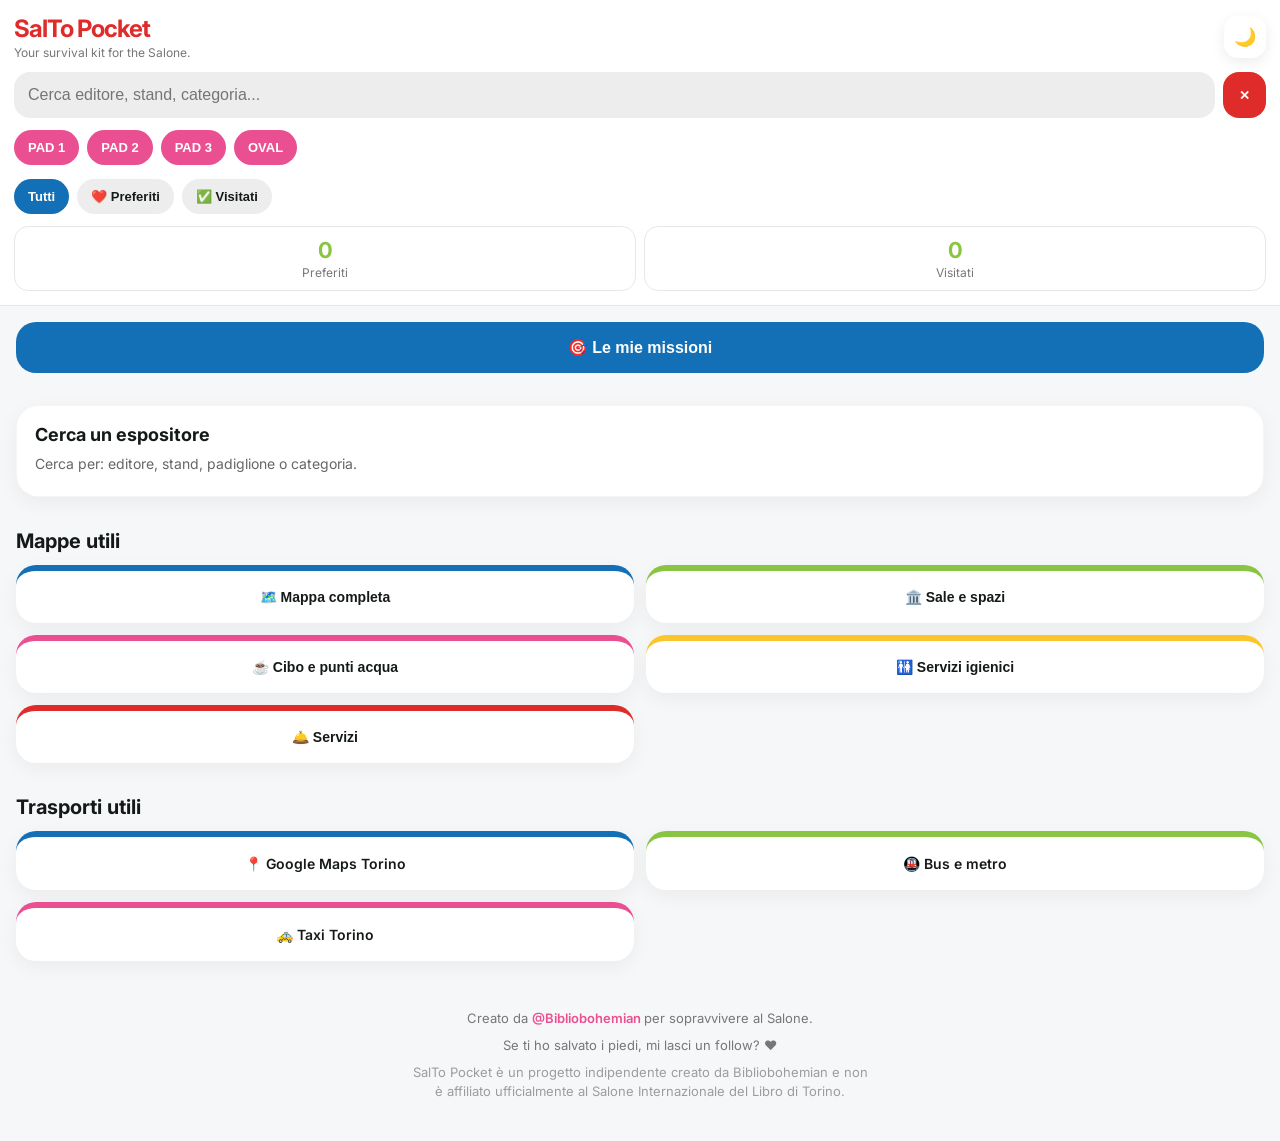
==== index.html @ defabad3 "Update index.html" ====
<!DOCTYPE html>
<html lang="it">

<head>

  <meta charset="UTF-8" />

  <meta
    name="viewport"
    content="width=device-width, initial-scale=1.0"
  />

  <title>SalTo Pocket</title>

  <!-- PWA -->

  <link
    rel="manifest"
    href="manifest.json"
  />

  <meta
    name="theme-color"
    content="#df2b29"
  />

  <link
    rel="apple-touch-icon"
    href="images/icon-192.png"
  />

  <meta
    name="apple-mobile-web-app-capable"
    content="yes"
  />

  <meta
    name="apple-mobile-web-app-status-bar-style"
    content="default"
  />

  <meta
    name="apple-mobile-web-app-title"
    content="SalTo Pocket"
  />

  <!-- STYLE -->

  <link rel="stylesheet" href="style.css" />

</head>

<body>

  <!-- =========================
       TOPBAR
  ========================== -->

  <header class="topbar">

    <div class="top-title">

      <div>

        <h1>SalTo Pocket</h1>

        <p>
          Your survival kit for the Salone.
        </p>

      </div>

      <!-- DARK MODE -->

      <button
        id="themeToggle"
        class="theme-toggle"
      >
        🌙
      </button>

    </div>

    <!-- SEARCH -->

    <div class="search-wrapper">

      <input
        type="text"
        id="searchInput"
        placeholder="Cerca editore, stand, categoria..."
      />

      <button
        id="clearSearchBtn"
      >
        ✕
      </button>

    </div>

    <!-- QUICK PADS -->

    <div class="quick-pads">

      <button
        class="quick-btn"
        data-pad="PAD 1"
        onclick="quickSearch('PAD 1', this)"
      >
        PAD 1
      </button>

      <button
        class="quick-btn"
        data-pad="PAD 2"
        onclick="quickSearch('PAD 2', this)"
      >
        PAD 2
      </button>

      <button
        class="quick-btn"
        data-pad="PAD 3"
        onclick="quickSearch('PAD 3', this)"
      >
        PAD 3
      </button>

      <button
  class="quick-btn"
  data-pad="OVAL"
  onclick="quickSearch('OVAL', this)"
>
  OVAL
</button>

    </div>

    <!-- FILTERS -->

    <div class="filters">

      <button
        id="allBtn"
        class="filter-btn active"
      >
        Tutti
      </button>

      <button
        id="favoritesBtn"
        class="filter-btn"
      >
        ❤️ Preferiti
      </button>

      <button
        id="visitedBtn"
        class="filter-btn"
      >
        ✅ Visitati
      </button>

    </div>

    <!-- COUNTERS -->

    <div class="counters">

      <div class="counter-card">

        <span id="favoritesCount">
          0
        </span>

        <p>Preferiti</p>

      </div>

      <div class="counter-card">

        <span id="visitedCount">
          0
        </span>

        <p>Visitati</p>

      </div>

    </div>

    <!-- SORT -->

    <div id="sortWrapper">

      <select id="sortSelect">

        <option value="name">
          Ordina: Nome
        </option>

        <option value="stand">
          Ordina: Stand
        </option>

      </select>

    </div>

  </header>

  <!-- =========================
       MAIN
  ========================== -->

  <main>

<!-- =========================
     MISSIONI
========================= -->

<section class="missions-wrapper">

  <button
    id="toggleMissionsBtn"
    class="toggle-missions-btn"
  >
    🎯 Le mie missioni
  </button>

  <section
    id="missionsSection"
    class="missions-section hidden"
  >

    <div class="missions-header">

      <h2>
        Missioni Salone
      </h2>

      <button
        id="toggleMissionForm"
        class="add-mission-btn"
      >
        + Aggiungi
      </button>

    </div>

    <div
      id="missionForm"
      class="mission-form hidden"
    >

      <input
        type="text"
        id="missionBook"
        placeholder="Libro da cercare"
      />

      <input
        list="publisherList"
        id="missionPublisher"
        placeholder="Editore"
      />

      <datalist id="publisherList"></datalist>

      <select id="missionPriority">

  <option value="high">
    🔴 Alta priorità
  </option>

  <option
    value="medium"
    selected
  >
    🟡 Priorità media
  </option>

  <option value="low">
    🟢 Bassa priorità
  </option>

</select>
      
      <button
        id="saveMissionBtn"
      >
        Salva missione
      </button>

    </div>

    <div
      id="missionsList"
      class="missions-list"
    ></div>

  </section>

</section>

    <!-- RESULTS -->

    <div
      id="results"
      class="results"
    ></div>

    <!-- MAPPE -->

    <section class="maps-section">

      <h2>
        Mappe utili
      </h2>

      <div class="utility-grid">

        <button
          class="utility-btn"
          onclick="openMap(
            'images/SDL26_mappa_V_1.png'
          )"
        >
          🗺️ Mappa completa
        </button>

        <button
          class="utility-btn"
          onclick="openMap(
            'images/SDL26_mappa_V_2.png'
          )"
        >
          🏛️ Sale e spazi
        </button>

        <button
          class="utility-btn"
          onclick="openMap(
            'images/SDL26_mappa_V_3.png'
          )"
        >
          ☕ Cibo e punti acqua
        </button>

        <button
          class="utility-btn"
          onclick="openMap(
            'images/SDL26_mappa_V_4.png'
          )"
        >
          🚻 Servizi igienici
        </button>

        <button
          class="utility-btn"
          onclick="openMap(
            'images/SDL26_mappa_V_5.png'
          )"
        >
          🛎️ Servizi
        </button>

      </div>

    </section>

    <!-- =========================
         TRASPORTI
    ========================== -->

    <section class="maps-section">

      <h2>
        Trasporti utili
      </h2>

      <div class="utility-grid">

        <a
          class="utility-btn"
          href="https://maps.google.com/?q=Lingotto+Fiere+Torino"
          target="_blank"
        >
          📍 Google Maps Torino
        </a>

        <a
          class="utility-btn"
          href="https://www.gtt.to.it/cms/ricerca-percorsi"
          target="_blank"
        >
          🚇 Bus e metro
        </a>

        <a
          class="utility-btn"
          href="https://wetaxi.it/taxitorino/it/"
          target="_blank"
        >
          🚕 Taxi Torino
        </a>

      </div>

    </section>

  </main>

  <!-- =========================
       MAP MODAL
  ========================== -->

  <div
    id="mapModal"
    class="map-modal"
  >

    <button
      id="closeMapBtn"
      class="close-map-btn"
    >
      ✕
    </button>

    <img
      id="mapImage"
      src=""
      alt="Mappa"
    />

  </div>

  <!-- =========================
       SCROLL TOP
  ========================== -->

  <button
    id="scrollTopBtn"
    class="scroll-top-btn"
  >
    ↑
  </button>

  <!-- =========================
       FOOTER
  ========================== -->

  <footer class="footer">

    <p>

      Creato da

      <a
        href="https://instagram.com/bibliobohemian"
        target="_blank"
      >
        @Bibliobohemian
      </a>

      per sopravvivere al Salone.

    </p>

    <p>
      Se ti ho salvato i piedi,
      mi lasci un follow? ❤️
    </p>

    <p class="disclaimer">
      SalTo Pocket è un progetto indipendente
      creato da Bibliobohemian e non è affiliato
      ufficialmente al Salone Internazionale
      del Libro di Torino.
    </p>

  </footer>

  <!-- SCRIPT -->

  <script src="script.js"></script>

</body>

</html>
---- style.css ----
@import url('https://fonts.googleapis.com/css2?family=Inter:wght@400;500;600;700&display=swap');

*{
  margin:0;
  padding:0;
  box-sizing:border-box;
}

:root{

  --salone-red:#df2b29;
  --salone-lightblue:#34b4e7;
  --salone-yellow:#f9e53a;
  --salone-dark:#151a19;
  --salone-pink:#ea4f92;
  --salone-green:#89c443;
  --salone-blue:#1370b6;
  --salone-gold:#fbc52c;

  --bg:#f6f7f9;
  --card:#ffffff;
  --text:#151a19;
  --border:#e7e7e7;
  --input:#ededed;

}

/* =========================
   DARK MODE
========================= */

body.dark{

  --bg:#101314;
  --card:#1a1e20;
  --text:#f5f5f5;
  --border:#2d3336;
  --input:#24292c;

}

/* =========================
   BASE
========================= */

html,
body{

  overflow-x:hidden;

  width:100%;

  max-width:100%;

}

body{

  font-family:'Inter',sans-serif;

  background:var(--bg);

  color:var(--text);

  transition:
    background 0.25s,
    color 0.25s;

}

input,
select,
button{

  -webkit-appearance:none;

  appearance:none;

}

/* =========================
   TOPBAR
========================= */

.topbar{

  position:sticky;
  top:0;
  z-index:1000;

  background:
    rgba(255,255,255,0.92);

  padding:14px;

  display:flex;
  flex-direction:column;

  gap:12px;

  border-bottom:
    1px solid
    var(--border);

  backdrop-filter:blur(12px);

}

body.dark .topbar{

  background:
    rgba(16,19,20,0.92);

}

.top-title{

  display:flex;

  justify-content:space-between;

  align-items:center;

  gap:12px;

}

.top-title h1{

  font-size:24px;

  font-weight:700;

  color:var(--salone-red);

  letter-spacing:-1px;

}

.top-title p{

  margin-top:2px;

  color:#777;

  font-size:12px;

}

body.dark .top-title p{

  color:#aaa;

}

/* =========================
   DARK MODE BTN
========================= */

.theme-toggle{

  border:none;

  width:42px;
  height:42px;

  border-radius:14px;

  background:var(--card);

  font-size:18px;

  cursor:pointer;

  flex-shrink:0;

  box-shadow:
    0 4px 14px
    rgba(0,0,0,0.08);

}

/* =========================
   SEARCH
========================= */

.search-wrapper{

  display:flex;

  gap:8px;

}

#searchInput{

  flex:1;

  padding:14px;

  border:none;

  border-radius:16px;

  background:var(--input);

  color:var(--text);

  font-size:16px;

  outline:none;

  transition:0.2s;

}

#searchInput:focus{

  box-shadow:
    0 0 0 3px
    rgba(52,180,231,0.22);

}

#clearSearchBtn{

  border:none;

  background:var(--salone-red);

  color:white;

  padding:0 16px;

  border-radius:16px;

  font-weight:700;

  cursor:pointer;

  flex-shrink:0;

}

/* =========================
   QUICK PADS
========================= */

.quick-pads{

  display:flex;

  gap:8px;

  overflow-x:auto;

  padding-bottom:2px;

}

.quick-pads::-webkit-scrollbar{
  display:none;
}

.quick-btn{

  border:none;

  background:
    var(--salone-pink);

  color:white;

  padding:10px 14px;

  border-radius:999px;

  font-weight:600;

  font-size:13px;

  cursor:pointer;

  white-space:nowrap;

  transition:0.2s;

  flex-shrink:0;

}

.quick-btn.active{

  background:var(--salone-blue);

}

/* =========================
   FILTERS
========================= */

.filters{

  display:flex;

  gap:8px;

  overflow-x:auto;

}

.filters::-webkit-scrollbar{
  display:none;
}

.filter-btn{

  border:none;

  padding:10px 14px;

  border-radius:999px;

  background:var(--input);

  color:var(--text);

  cursor:pointer;

  white-space:nowrap;

  font-size:13px;

  font-weight:600;

  transition:0.2s;

  flex-shrink:0;

}

.filter-btn.active{

  background:var(--salone-blue);

  color:white;

}

/* =========================
   COUNTERS
========================= */

.counters{

  display:grid;

  grid-template-columns:
    repeat(2,1fr);

  gap:8px;

}

.counter-card{

  background:var(--card);

  border:
    1px solid
    var(--border);

  border-radius:14px;

  padding:10px;

  text-align:center;

}

.counter-card span{

  display:block;

  font-size:22px;

  font-weight:700;

  color:var(--salone-green);

}

.counter-card p{

  margin-top:2px;

  color:#777;

  font-size:12px;

}

/* =========================
   SORT
========================= */

#sortWrapper{
  display:none;
}

#sortSelect{

  width:100%;

  border:none;

  padding:12px;

  border-radius:14px;

  background:var(--input);

  color:var(--text);

  font-size:14px;

  outline:none;

}

/* =========================
   RESULTS
========================= */

.results{

  padding:16px;

  display:flex;

  flex-direction:column;

  gap:14px;

}

/* =========================
   CARD
========================= */

.card{

  background:var(--card);

  padding:18px;

  border-radius:22px;

  border:
    1px solid
    rgba(0,0,0,0.04);

  box-shadow:
    0 6px 20px
    rgba(0,0,0,0.05);

}

body.dark .card{

  box-shadow:none;

}

.card-top{

  display:flex;

  justify-content:space-between;

  align-items:flex-start;

  gap:14px;

}

.card h2{

  font-size:18px;

  font-weight:700;

  line-height:1.2;

  margin-bottom:8px;

}

.card p{

  color:#666;

  margin-bottom:5px;

  line-height:1.4;

  font-size:14px;

}

body.dark .card p{

  color:#bbb;

}

/* =========================
   ACTIONS
========================= */

.actions{

  display:flex;

  flex-direction:column;

  gap:8px;

}

.favorite-btn,
.visited-btn{

  border:none;

  background:none;

  font-size:22px;

  cursor:pointer;

}

/* =========================
   TAGS
========================= */

.tags{

  display:flex;

  flex-wrap:wrap;

  gap:8px;

  margin-top:10px;

}

.tag{

  background:
    rgba(249,229,58,0.25);

  color:var(--text);

  padding:6px 10px;

  border-radius:999px;

  font-size:11px;

  font-weight:600;

}

/* =========================
   LINKS
========================= */

a{

  color:var(--salone-pink);

  text-decoration:none;

  font-weight:600;

}

/* =========================
   MAPS
========================= */

.maps-section{

  padding:16px;

}

.maps-section h2{

  margin-bottom:12px;

  font-size:20px;

}

/* =========================
   MAP GRID
========================= */

.utility-grid{

  display:grid;

  grid-template-columns:
    repeat(2,1fr);

  gap:12px;

}

.utility-btn{

  border:none;

  background:var(--card);

  color:var(--text);

  padding:18px 14px;

  border-radius:20px;

  font-size:14px;

  font-weight:600;

  cursor:pointer;

  text-align:center;

  box-shadow:
    0 6px 20px
    rgba(0,0,0,0.05);

}

body.dark .utility-btn{

  box-shadow:none;

}

.utility-btn:nth-child(1){
  border-top:
    6px solid
    var(--salone-blue);
}

.utility-btn:nth-child(2){
  border-top:
    6px solid
    var(--salone-green);
}

.utility-btn:nth-child(3){
  border-top:
    6px solid
    var(--salone-pink);
}

.utility-btn:nth-child(4){
  border-top:
    6px solid
    var(--salone-gold);
}

.utility-btn:nth-child(5){
  border-top:
    6px solid
    var(--salone-red);
}

/* =========================
   MAP MODAL
========================= */

.map-modal{

  position:fixed;

  inset:0;

  background:
    rgba(255,255,255,0.92);

  z-index:9999;

  display:none;

  align-items:center;

  justify-content:center;

  padding:20px;

}

body.dark .map-modal{

  background:
    rgba(0,0,0,0.92);

}

.map-modal.active{

  display:flex;

}

.map-modal img{

  max-width:100%;

  max-height:100%;

  border-radius:20px;

}

.close-map-btn{

  position:absolute;

  top:20px;
  right:20px;

  width:46px;
  height:46px;

  border:none;

  border-radius:16px;

  background:white;

  font-size:20px;

  cursor:pointer;

}

/* =========================
   FOOTER
========================= */

.footer{

  padding:32px 20px;

  text-align:center;

  color:#777;

  max-width:500px;

  margin:auto;

}

.footer p{

  margin-bottom:8px;

  font-size:13px;

  line-height:1.45;

}

.disclaimer{

  opacity:0.7;

  font-size:11px;

  line-height:1.4;

}

/* =========================
   HIGHLIGHT
========================= */

mark{

  background:
    rgba(249,229,58,0.6);

  color:black;

  padding:0 2px;

  border-radius:4px;

}

/* =========================
   MOBILE
========================= */

@media(max-width:600px){

  .utility-grid{

    grid-template-columns:1fr;

  }

}


/* =========================
   MISSIONS
========================= */

.missions-section{

  padding:16px;

}

.missions-header{

  display:flex;

  justify-content:space-between;

  align-items:center;

  margin-bottom:12px;

  gap:12px;

}

.missions-header h2{

  font-size:20px;

}

.add-mission-btn,
#saveMissionBtn{

  border:none;

  background:var(--salone-blue);

  color:white;

  padding:12px 16px;

  border-radius:14px;

  font-weight:600;

  cursor:pointer;

}

.mission-form{

  display:flex;

  flex-direction:column;

  gap:10px;

  margin-bottom:14px;

}

.mission-form input{

  width:100%;

  border:none;

  background:var(--input);

  color:var(--text);

  padding:14px;

  border-radius:14px;

  font-size:16px;

}

.hidden{
  display:none;
}

.missions-list{

  display:flex;

  flex-direction:column;

  gap:12px;

}

.mission-card{

  background:var(--card);

  border:1px solid var(--border);

  border-radius:20px;

  padding:16px;

}

.mission-card-top{

  display:flex;

  justify-content:space-between;

  align-items:flex-start;

  gap:12px;

}

.mission-card h3{

  font-size:16px;

  margin-bottom:6px;

}

.mission-card p{

  font-size:13px;

  color:#777;

  line-height:1.4;

}

body.dark .mission-card p{

  color:#aaa;

}

.mission-actions{

  display:flex;

  gap:8px;

}

.mission-actions button{

  border:none;

  background:none;

  font-size:20px;

  cursor:pointer;

}

.mission-done{

  opacity:0.65;

}

.mission-group{

  display:flex;

  flex-direction:column;

  gap:12px;

}

.mission-group-title{

  font-size:15px;

  font-weight:700;

  color:var(--salone-blue);

  margin-top:6px;

  margin-bottom:2px;

  padding-left:2px;

}

/* =========================
   SCROLL TOP
========================= */

.scroll-top-btn{

  position:fixed;

  right:18px;
  bottom:18px;

  width:52px;
  height:52px;

  border:none;

  border-radius:18px;

  background:var(--salone-red);

  color:white;

  font-size:22px;

  font-weight:700;

  cursor:pointer;

  z-index:999;

  display:none;

  box-shadow:
    0 10px 25px
    rgba(0,0,0,0.18);

}

.scroll-top-btn.show{

  display:block;

}

/* =========================
   MISSIONS WRAPPER
========================= */

.missions-wrapper{

  padding:16px;

}

.toggle-missions-btn{

  width:100%;

  border:none;

  background:var(--salone-blue);

  color:white;

  padding:16px;

  border-radius:20px;

  font-size:16px;

  font-weight:700;

  cursor:pointer;

}

.missions-section{

  margin-top:14px;

  display:flex;

  flex-direction:column;

  gap:14px;

}

.hidden{

  display:none;

}

/* =========================
   MISSION GROUPS
========================= */

.mission-group{

  display:flex;

  flex-direction:column;

  gap:12px;

}

.mission-group-title{

  font-size:15px;

  font-weight:700;

  color:var(--salone-blue);

  margin-top:4px;

  padding-left:2px;

}

.utility-grid a{

  text-decoration:none;

}
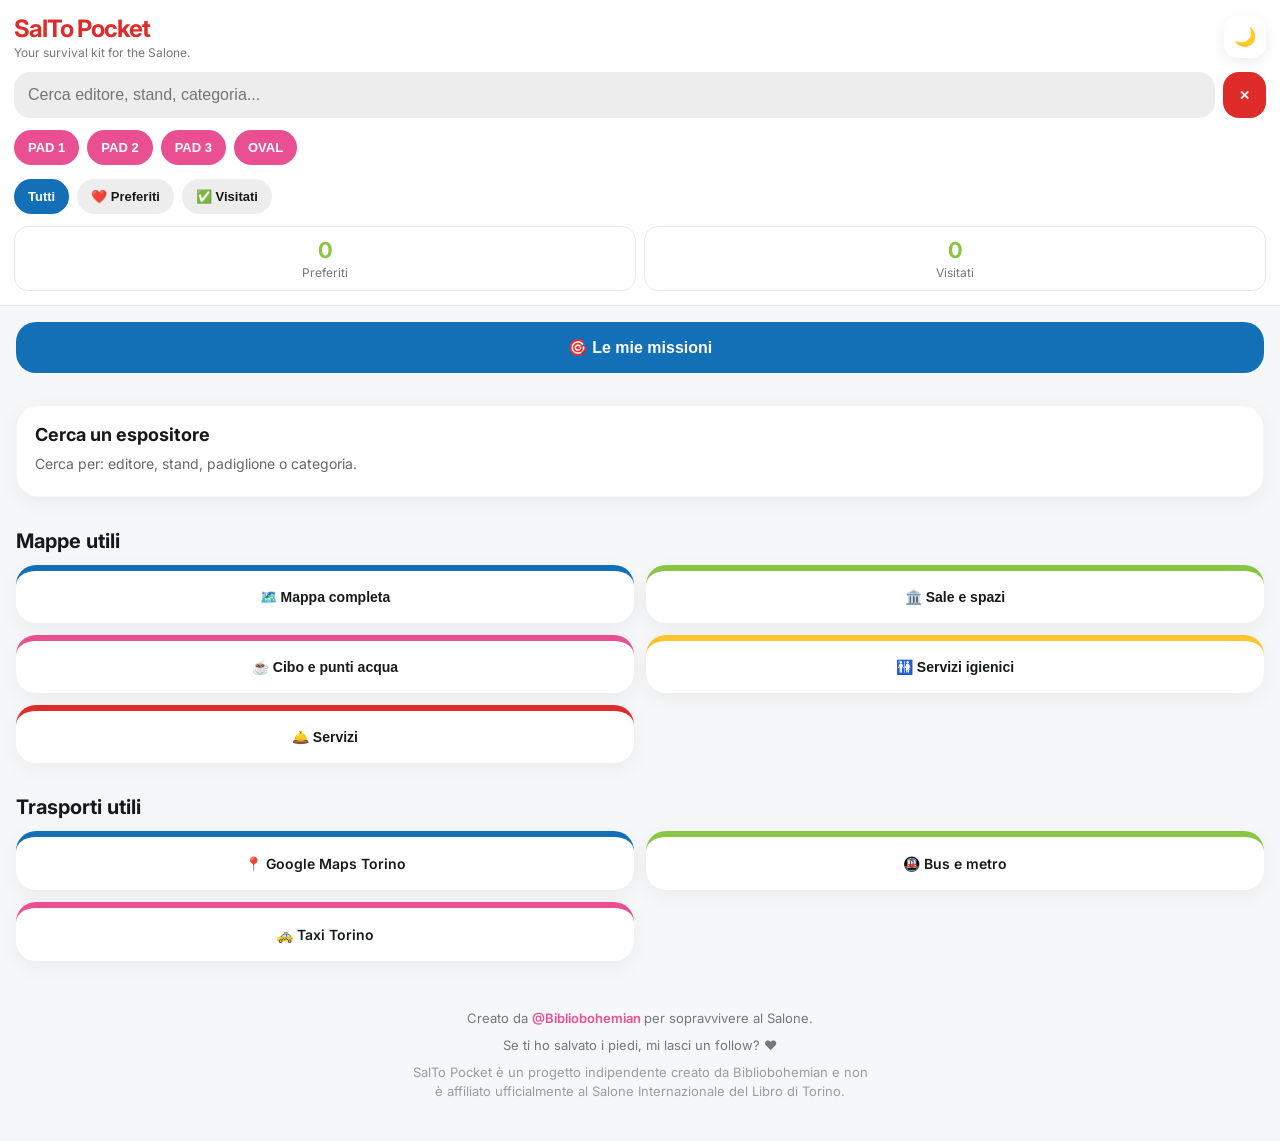
==== commit 15c9aa44: "Update index.html" ====
--- a/index.html
+++ b/index.html
@@ -254,11 +254,31 @@
       class="mission-form hidden"
     >
 
-      <input
-        type="text"
-        id="missionBook"
-        placeholder="Libro da cercare"
-      />
+<div class="mission-type-buttons">
+
+  <button
+    type="button"
+    id="missionBookBtn"
+    class="mission-toggle-btn"
+  >
+    📚 Libro
+  </button>
+
+  <button
+    type="button"
+    id="missionStandBtn"
+    class="mission-toggle-btn"
+  >
+    🎯 Stand
+  </button>
+
+</div>
+
+<input
+  type="text"
+  id="missionTitle"
+  placeholder="Libro da cercare"
+/>
 
       <input
         list="publisherList"
@@ -268,24 +288,38 @@
 
       <datalist id="publisherList"></datalist>
 
-      <select id="missionPriority">
-
-  <option value="high">
-    🔴 Alta priorità
-  </option>
-
-  <option
-    value="medium"
-    selected
-  >
-    🟡 Priorità media
-  </option>
-
-  <option value="low">
-    🟢 Bassa priorità
-  </option>
-
-</select>
+     <div class="mission-priority-buttons">
+
+  <button
+    type="button"
+    id="priorityHighBtn"
+    class="priority-btn"
+  >
+    🔴 Alta
+  </button>
+
+  <button
+    type="button"
+    id="priorityMediumBtn"
+    class="priority-btn"
+  >
+    🟡 Media
+  </button>
+
+  <button
+    type="button"
+    id="priorityLowBtn"
+    class="priority-btn"
+  >
+    🟢 Bassa
+  </button>
+
+</div>
+
+      <textarea
+  id="missionNotes"
+  placeholder="Note (facoltative)"
+></textarea>
       
       <button
         id="saveMissionBtn"
@@ -295,6 +329,55 @@
 
     </div>
 
+<div class="missions-filters">
+
+  <button
+    id="todoFilterBtn"
+    class="missions-filter-btn active"
+  >
+    Da fare
+  </button>
+
+  <button
+    id="doneFilterBtn"
+    class="missions-filter-btn"
+  >
+    Fatte
+  </button>
+
+  <button
+    id="allMissionFilterBtn"
+    class="missions-filter-btn"
+  >
+    Tutte
+  </button>
+
+</div>
+
+<div class="mission-sort">
+
+  <label for="missionSortSelect">
+    Ordina per
+  </label>
+
+  <select id="missionSortSelect">
+
+    <option value="priority">
+      Priorità
+    </option>
+
+    <option value="hall">
+      Padiglione
+    </option>
+
+    <option value="created">
+      Inserimento
+    </option>
+
+  </select>
+
+</div>
+    
     <div
       id="missionsList"
       class="missions-list"
--- a/style.css
+++ b/style.css
@@ -36,7 +36,6 @@
   --text:#f5f5f5;
   --border:#2d3336;
   --input:#24292c;
-
 }
 
 /* =========================
@@ -978,9 +977,19 @@
 
   background:none;
 
-  font-size:20px;
+  font-size:18px;
 
   cursor:pointer;
+
+  opacity:.75;
+
+  transition:.2s;
+
+}
+
+.mission-actions button:hover{
+
+  opacity:1;
 
 }
 
@@ -1143,3 +1152,346 @@
   text-decoration:none;
 
 }
+
+.mission-priority {
+
+  margin-top: 8px;
+
+  font-size: 0.9rem;
+
+  font-weight: 600;
+
+}
+
+.mission-notes {
+
+  margin-top: 6px;
+
+  opacity: 0.85;
+
+  font-size: 0.9rem;
+
+  line-height: 1.4;
+
+}
+
+/* =========================
+   MISSION BUTTONS
+========================= */
+
+.mission-type-buttons,
+.mission-priority-buttons {
+
+  display: flex;
+  gap: 10px;
+  margin-bottom: 12px;
+
+}
+
+.mission-type-buttons {
+
+  max-width: 420px;
+
+  margin-bottom: 12px;
+
+}
+
+.mission-toggle-btn,
+.priority-btn {
+
+  flex: 1;
+
+  border: 2px solid
+    var(--salone-blue);
+
+  background: transparent;
+
+  color: inherit;
+
+  padding: 12px;
+
+  border-radius: 12px;
+
+  font-size: 0.95rem;
+
+  font-weight: 600;
+
+  cursor: pointer;
+
+  transition: all 0.2s ease;
+
+}
+
+.mission-toggle-btn:hover,
+.priority-btn:hover {
+
+  transform: translateY(-1px);
+
+}
+
+/* attivo */
+
+.mission-toggle-btn.active {
+
+  background:
+    var(--salone-blue);
+
+  color: white;
+
+  border-color:
+    var(--salone-blue);
+
+}
+
+.priority-btn.active {
+
+  color: white;
+
+}
+
+.mission-toggle-btn {
+
+  min-height: 48px;
+
+  display: flex;
+
+  align-items: center;
+
+  justify-content: center;
+
+}
+
+/* prioritÃ  */
+
+#priorityHighBtn.active {
+
+  background: #d62828;
+  border-color: #d62828;
+
+}
+
+#priorityMediumBtn.active {
+
+  background: #f4b400;
+  border-color: #f4b400;
+  color: black;
+
+}
+
+#priorityLowBtn.active {
+
+  background: #2a9d8f;
+  border-color: #2a9d8f;
+
+}
+
+.mission-form textarea{
+
+  width:100%;
+
+  border:none;
+
+  background:var(--input);
+
+  color:var(--text);
+
+  padding:14px;
+
+  border-radius:14px;
+
+  font-size:16px;
+
+  font-family:'Inter',sans-serif;
+
+  min-height:90px;
+
+  resize:vertical;
+
+  outline:none;
+
+  transition:0.2s;
+
+}
+
+.mission-form textarea:focus{
+
+  box-shadow:
+    0 0 0 3px
+    rgba(52,180,231,0.22);
+
+}
+
+.mission-form{
+
+  display:flex;
+
+  flex-direction:column;
+
+  gap:14px;
+
+}
+
+.mission-priority-buttons{
+
+  display:grid;
+
+  grid-template-columns:
+    repeat(3,1fr);
+
+  gap:10px;
+
+}
+
+.mission-meta{
+
+  display:flex;
+
+  gap:6px;
+
+  flex-wrap:wrap;
+
+  margin-top:4px;
+
+  color:#777;
+
+  font-size:14px;
+
+}
+
+.mission-badge{
+
+  display:inline-block;
+
+  margin-top:10px;
+
+  padding:4px 10px;
+
+  border-radius:999px;
+
+  font-size:12px;
+
+  font-weight:700;
+
+}
+
+.mission-badge-high{
+
+  background:#d62828;
+
+  color:white;
+
+}
+
+.mission-badge-medium{
+
+  background:#f4b400;
+
+  color:black;
+
+}
+
+.mission-badge-low{
+
+  background:#2a9d8f;
+
+  color:white;
+
+}
+
+.mission-notes{
+
+  margin-top:10px;
+
+  padding-top:10px;
+
+  border-top:1px solid
+    var(--border);
+
+}
+
+.missions-filters{
+
+  display:flex;
+
+  gap:10px;
+
+  margin-bottom:14px;
+
+}
+
+.mission-sort{
+
+  display:flex;
+
+  align-items:center;
+
+  gap:10px;
+
+  margin-bottom:14px;
+
+}
+
+.mission-sort label{
+
+  color:#777;
+
+  font-size:13px;
+
+  font-weight:600;
+
+  white-space:nowrap;
+
+}
+
+body.dark .mission-sort label{
+
+  color:#aaa;
+
+}
+
+.mission-sort select{
+
+  flex:1;
+
+  border:none;
+
+  background:var(--input);
+
+  color:var(--text);
+
+  padding:10px 14px;
+
+  border-radius:12px;
+
+  font-size:14px;
+
+  outline:none;
+
+}
+
+.missions-filter-btn{
+
+  border:none;
+
+  background:var(--input);
+
+  color:var(--text);
+
+  padding:10px 14px;
+
+  border-radius:12px;
+
+  cursor:pointer;
+
+  font-weight:600;
+
+}
+
+.missions-filter-btn.active{
+
+  background:
+    var(--salone-blue);
+
+  color:white;
+
+}
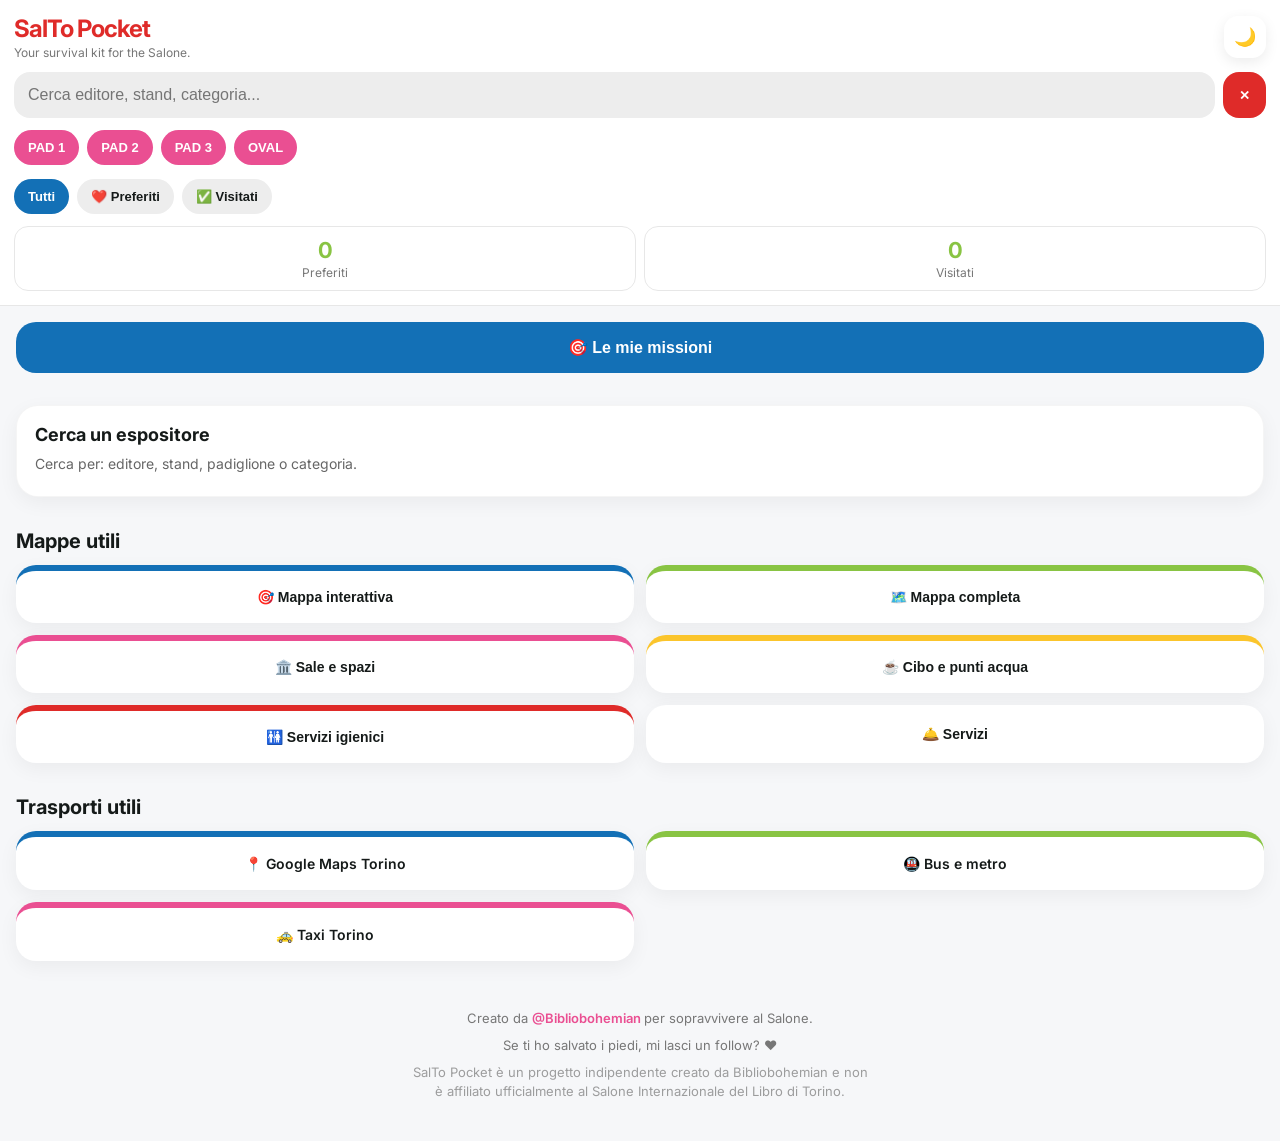
==== commit 2cfa716d: "Update index.html" ====
--- a/index.html
+++ b/index.html
@@ -406,6 +406,13 @@
 
         <button
           class="utility-btn"
+          onclick="window.location.href='map.html'"
+        >
+          🎯 Mappa interattiva
+        </button>
+
+        <button
+          class="utility-btn"
           onclick="openMap(
             'images/SDL26_mappa_V_1.png'
           )"
--- a/style.css
+++ b/style.css
@@ -513,6 +513,84 @@
 
 }
 
+.card-missions{
+
+  margin-top:10px;
+
+  margin-bottom:10px;
+
+  padding:10px 12px;
+
+  border:1px solid
+    var(--border);
+
+  border-radius:14px;
+
+  background:
+    rgba(52,180,231,0.08);
+
+}
+
+.card-missions-title{
+
+  margin-bottom:6px;
+
+  color:var(--salone-blue);
+
+  font-size:13px;
+
+  font-weight:700;
+
+}
+
+.card-missions-list{
+
+  display:flex;
+
+  flex-direction:column;
+
+  gap:4px;
+
+}
+
+.card-mission-item{
+
+  display:flex;
+
+  align-items:flex-start;
+
+  gap:6px;
+
+  color:#666;
+
+  font-size:13px;
+
+  line-height:1.35;
+
+}
+
+body.dark .card-mission-item{
+
+  color:#bbb;
+
+}
+
+.card-mission-more{
+
+  color:#777;
+
+  font-size:12px;
+
+  font-weight:600;
+
+}
+
+body.dark .card-mission-more{
+
+  color:#aaa;
+
+}
+
 /* =========================
    ACTIONS
 ========================= */
